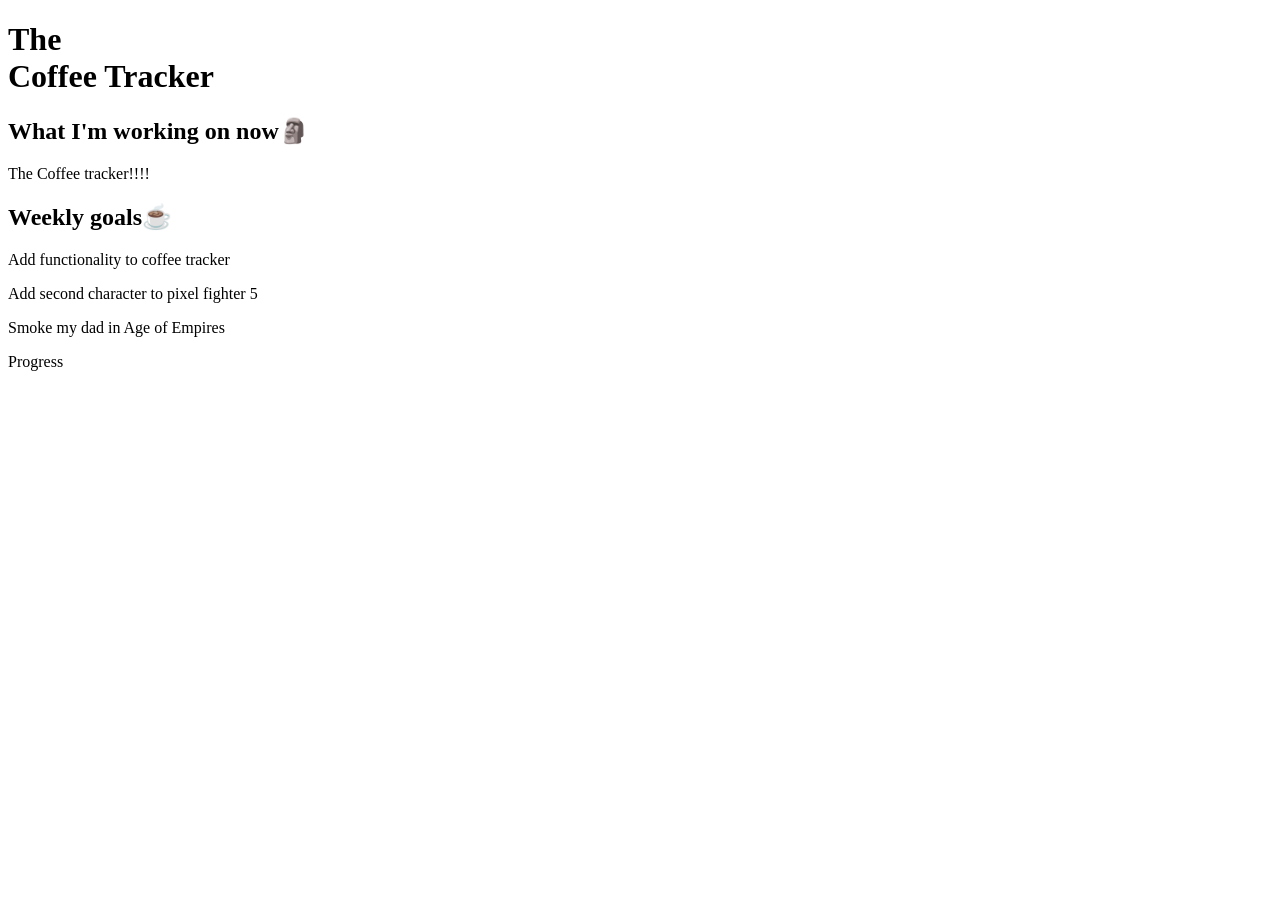
==== index.html @ dfce0c4b "CHORE: Moved the html file up the hierarchy" ====
<!DOCTYPE html>
<html>
<head>
    <title>Coffee Tracker</title>
    <link rel="preconnect" href="https://fonts.googleapis.com">
    <link rel="preconnect" href="https://fonts.gstatic.com" crossorigin>
    <link href="https://fonts.googleapis.com/css2?family=Cal+Sans&display=swap" rel="stylesheet">
    <link rel="stylesheet" href="scripts/style.css">
</head>
<body>
    <h1 id="float">The <br><span class="coffee">Coffee</span> Tracker</h1>

    <div class="card">
        <h2>What I'm working on now🗿</h2>
        <p>The <span class="coffee">Coffee</span> tracker!!!!</p>
    </div>

    <div class="card">
        <h2>Weekly goals☕</h2>
        <p>Add functionality to coffee tracker</p>
        <p>Add second character to pixel fighter 5</p>
        <p>Smoke my dad in Age of Empires</p>
    </div>

    <div class="progress-bar">
        <div class="progress-text">Progress</div>
        <div class="progress-fill" style="--progress-width: 60%"></div>
    </div>
</body>
</html>
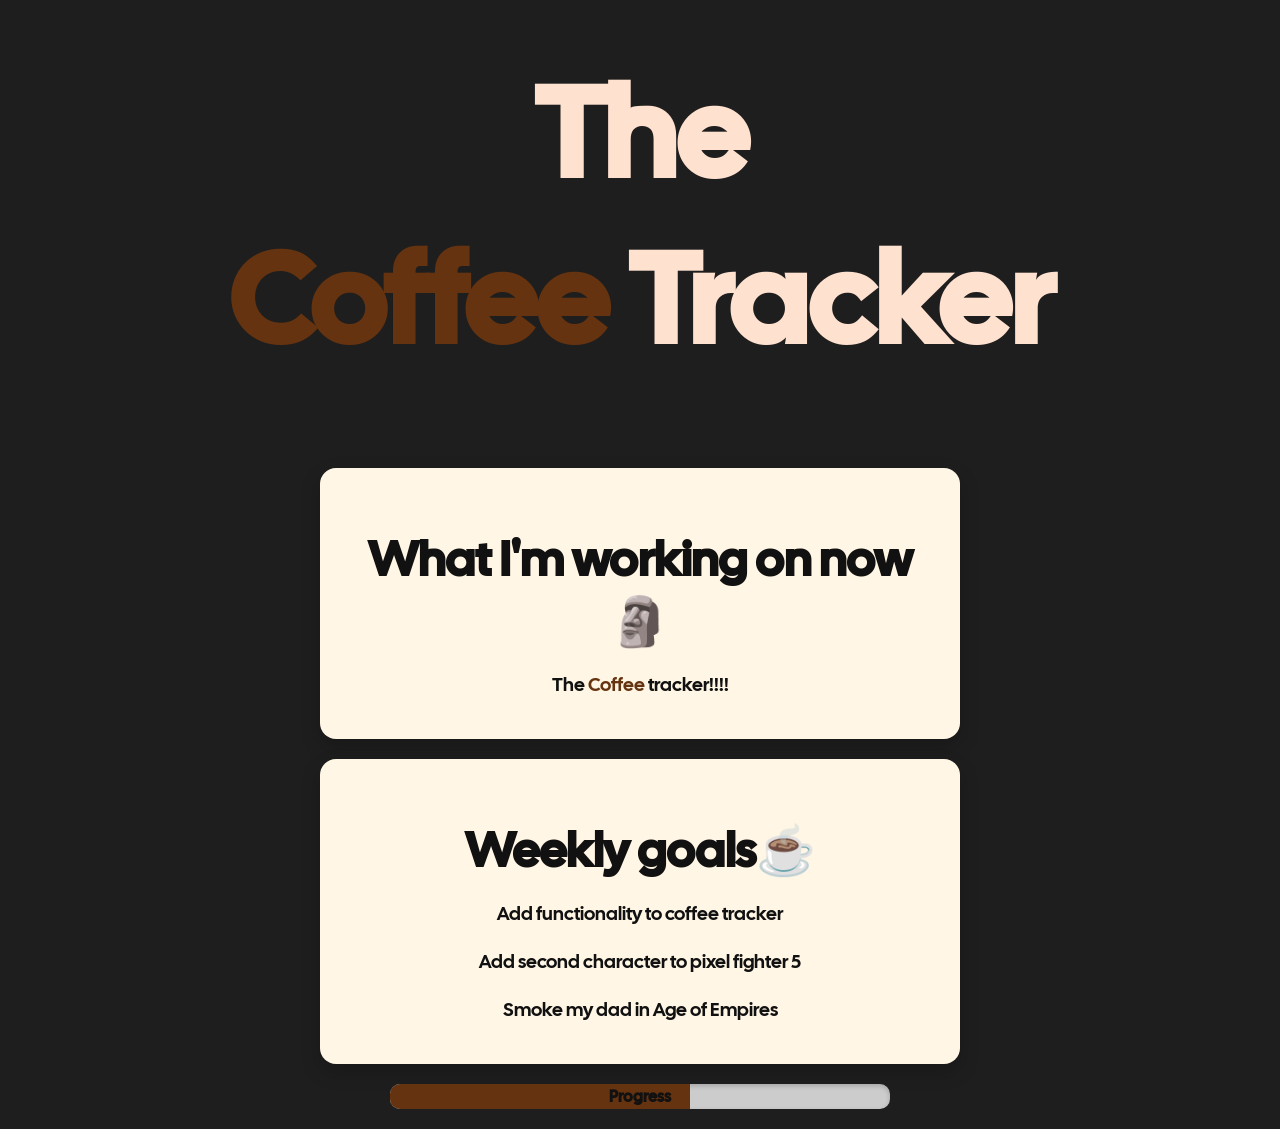
==== commit c03a3332: "CHORE: hopefully fixed it this time omd" ====
--- a/index.html
+++ b/index.html
@@ -5,7 +5,7 @@
     <link rel="preconnect" href="https://fonts.googleapis.com">
     <link rel="preconnect" href="https://fonts.gstatic.com" crossorigin>
     <link href="https://fonts.googleapis.com/css2?family=Cal+Sans&display=swap" rel="stylesheet">
-    <link rel="stylesheet" href="scripts/style.css">
+    <link rel="stylesheet" href="style.css">
 </head>
 <body>
     <h1 id="float">The <br><span class="coffee">Coffee</span> Tracker</h1>
--- a/style.css
+++ b/style.css
@@ -0,0 +1,89 @@
+body {
+    font-family: "Cal Sans", sans-serif;
+    font-weight: 400;
+    font-style: normal;
+    background-color: #1e1e1e;
+    margin: 0;
+    padding: 0;
+}
+
+@keyframes float {
+    0%, 100% {
+        transform: translateY(0);
+    }
+    50% {
+        transform: translateY(-10px);
+    }
+}
+
+#float {
+    text-align: center;
+    margin-top: 50px;
+    font-size: 8rem;
+    color: #ffe1d0;
+    animation: float 3s ease-in-out infinite;
+}
+
+.coffee {
+    color: #653310;
+}
+
+.card {
+    background-color: #fff6e5;
+    text-align: center;
+    color: #111;
+    padding: 20px;
+    margin: 20px auto;
+    width: 90%;
+    max-width: 600px;
+    border-radius: 16px;
+    box-shadow: 0 8px 20px rgba(0, 0, 0, 0.2);
+}
+
+.card h2 {
+    font-size: 3rem;
+    margin-bottom: 10px;
+}
+
+.card p {
+    font-size: 1.2rem;
+    line-height: 1.5;
+}
+
+.progress-bar {
+    background-color: #ccc;
+    border-radius: 10px;
+    overflow: hidden;
+    width: 80%;
+    max-width: 500px;
+    margin: 20px auto;
+    height: 25px;
+    position: relative;
+    box-shadow: inset 0 2px 5px rgba(0,0,0,0.2);
+}
+
+.progress-text {
+    position: absolute;
+    top: 50%;
+    left: 50%;
+    transform: translate(-50%, -50%);
+    font-weight: bold;
+    color: #111;
+    z-index: 3;
+    pointer-events: none;
+}
+
+.progress-fill {
+    background-color: #653310;
+    height: 100%;
+    width: 0;
+    animation: fillBar 1.2s ease-out forwards;
+    position: relative;
+    z-index: 1;
+}
+
+@keyframes fillBar {
+    to {
+        width: var(--progress-width, 50%);
+    }
+}
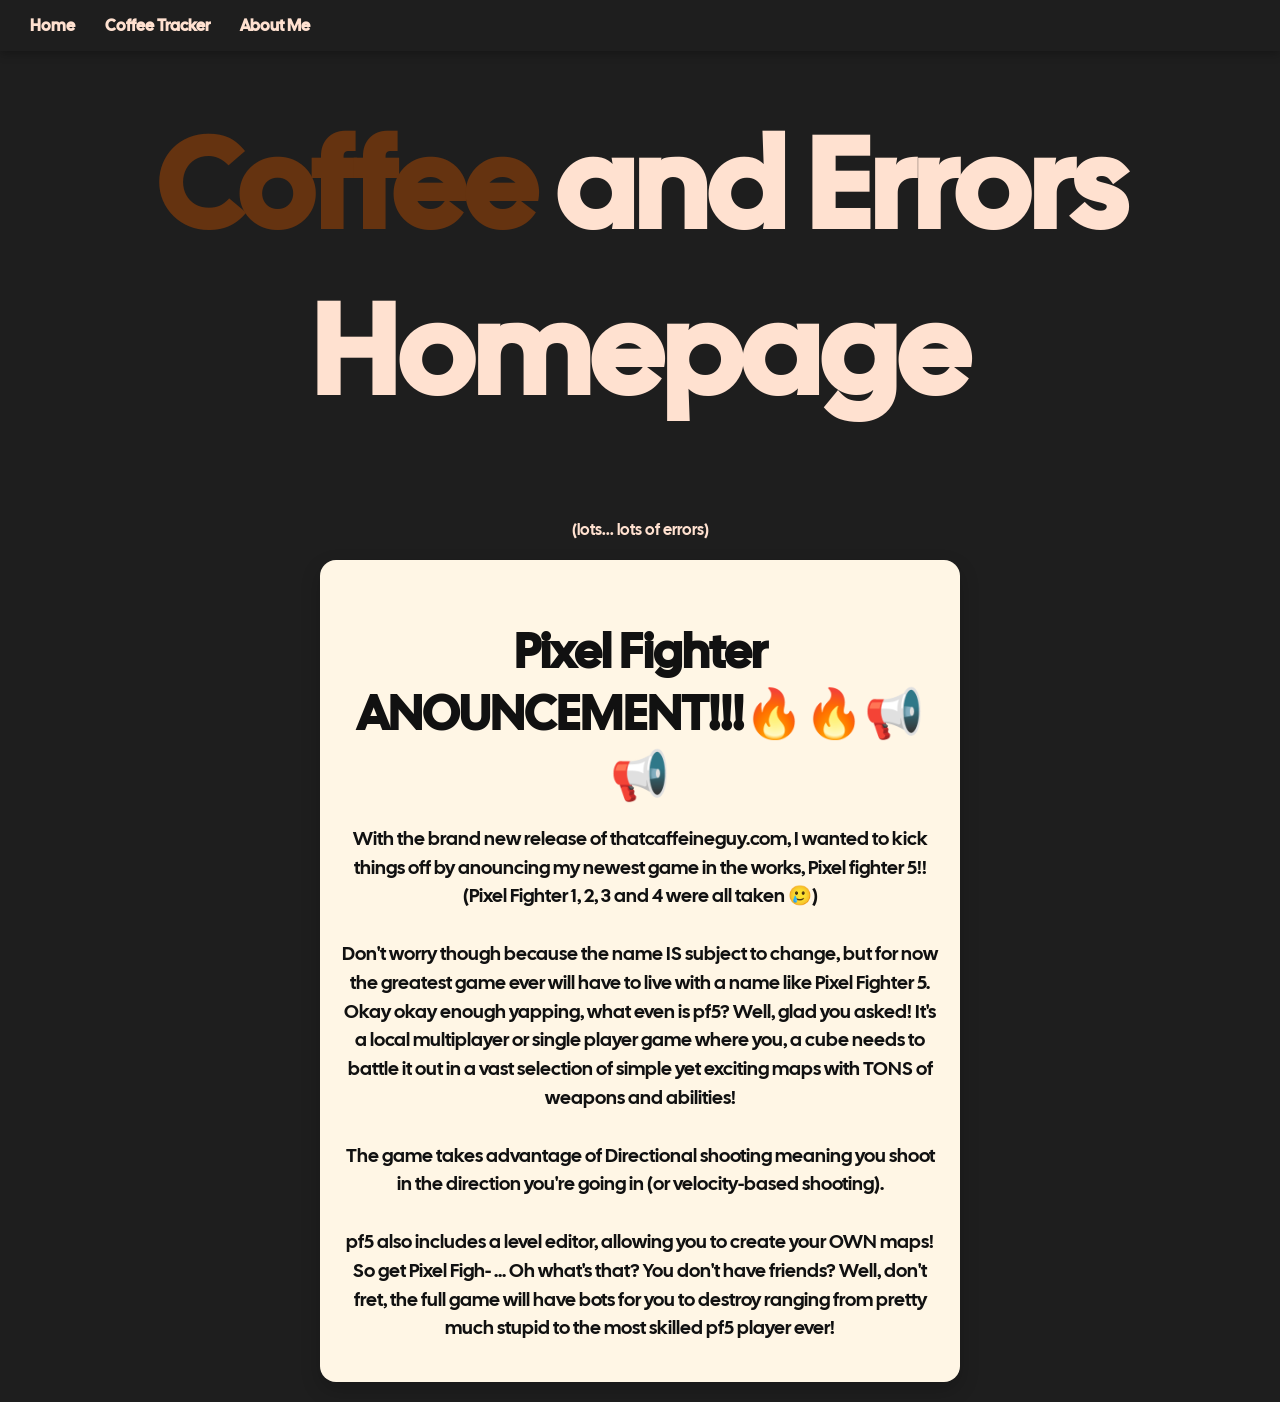
==== commit 78c21f80: "FEAT: Added menu, about and index.html" ====
--- a/index.html
+++ b/index.html
@@ -1,30 +1,36 @@
 <!DOCTYPE html>
-<html>
-<head>
-    <title>Coffee Tracker</title>
-    <link rel="preconnect" href="https://fonts.googleapis.com">
-    <link rel="preconnect" href="https://fonts.gstatic.com" crossorigin>
-    <link href="https://fonts.googleapis.com/css2?family=Cal+Sans&display=swap" rel="stylesheet">
-    <link rel="stylesheet" href="style.css">
-</head>
-<body>
-    <h1 id="float">The <br><span class="coffee">Coffee</span> Tracker</h1>
+<html lang="en">
+    <head>
+        <title>Home</title>
+        <link rel="preconnect" href="https://fonts.googleapis.com">
+        <link rel="preconnect" href="https://fonts.gstatic.com" crossorigin>
+        <link href="https://fonts.googleapis.com/css2?family=Cal+Sans&display=swap" rel="stylesheet">
+        <link rel="stylesheet" href="style.css">
+    </head>
+    
+    <body>
+        <header class="top-nav">
+            <nav>
+              <ul class="menu">
+                <li><a href="index.html">Home</a></li>
+                <li><a href="tracker.html">Coffee Tracker</a></li>
+                <li><a href="about.html">About Me</a></li>
+                <li class="dropdown">
+                 <!-- <a href="#">Contact ▾</a>
+                  <ul class="dropdown-content">
+                    <li><a href="#">Email</a></li>
+                    <li><a href="#">Discord</a></li>-->
+                  </ul>
+                </li>
+              </ul>
+            </nav>
+        </header>
+        <h1 id="float"><span class="coffee">Coffee</span> and Errors<br>Homepage</h1>
+        <p id="mini-float">(lots... lots of errors)</p>
 
-    <div class="card">
-        <h2>What I'm working on now🗿</h2>
-        <p>The <span class="coffee">Coffee</span> tracker!!!!</p>
-    </div>
-
-    <div class="card">
-        <h2>Weekly goals☕</h2>
-        <p>Add functionality to coffee tracker</p>
-        <p>Add second character to pixel fighter 5</p>
-        <p>Smoke my dad in Age of Empires</p>
-    </div>
-
-    <div class="progress-bar">
-        <div class="progress-text">Progress</div>
-        <div class="progress-fill" style="--progress-width: 60%"></div>
-    </div>
-</body>
-</html>
+        <div class="card">
+            <h2>Pixel Fighter ANOUNCEMENT!!!🔥🔥📢📢</h2>
+            <p>With the brand new release of thatcaffeineguy.com, I wanted to kick things off by anouncing my newest game in the works, Pixel fighter 5!! (Pixel Fighter 1, 2, 3 and 4 were all taken 🥲) <br><br>Don't worry though because the name IS subject to change, but for now the greatest game ever will have to live with a name like Pixel Fighter 5. <br>Okay okay enough yapping, what even is pf5? Well, glad you asked! It's a local multiplayer or single player game where you, a cube needs to battle it out in a vast selection of simple yet exciting maps with TONS of weapons and abilities! <br><br>The game takes advantage of Directional shooting meaning you shoot in the direction you're going in (or velocity-based shooting). <br><br>pf5 also includes a level editor, allowing you to create your OWN maps! <br>So get Pixel Figh- ... Oh what's that? You don't have friends? Well, don't fret, the full game will have bots for you to destroy ranging from pretty much stupid to the most skilled pf5 player ever!</p>
+        </div>
+    </body>
+</html>
--- a/style.css
+++ b/style.css
@@ -20,6 +20,14 @@
     text-align: center;
     margin-top: 50px;
     font-size: 8rem;
+    color: #ffe1d0;
+    animation: float 3s ease-in-out infinite;
+}
+
+#mini-float {
+    text-align: center;
+    margin-top: 20px;
+    font-size: 1rem;
     color: #ffe1d0;
     animation: float 3s ease-in-out infinite;
 }
@@ -77,9 +85,10 @@
     background-color: #653310;
     height: 100%;
     width: 0;
-    animation: fillBar 1.2s ease-out forwards;
+
     position: relative;
     z-index: 1;
+    overflow: visible;
 }
 
 @keyframes fillBar {
@@ -87,3 +96,59 @@
         width: var(--progress-width, 50%);
     }
 }
+
+.top-nav {
+    position: sticky;
+    top: 0;
+    background-color: #1e1e1e;
+    padding: 15px 30px;
+    z-index: 10;
+    box-shadow: 0 2px 10px rgba(0,0,0,0.3);
+}
+
+.menu {
+    list-style: none;
+    display: flex;
+    gap: 30px;
+    margin: 0;
+    padding: 0;
+    align-items: center;
+}
+
+.menu li {
+    position: relative;
+}
+
+.menu a {
+    color: #ffe1d0;
+    text-decoration: none;
+    font-weight: bold;
+    transition: color 0.2s;
+}
+
+.menu a:hover {
+    color: #ffcf9e;
+}
+
+.dropdown-content {
+    display: none;
+    position: absolute;
+    top: 100%;
+    left: 0;
+    background-color: #2e2e2e;
+    padding: 10px;
+    border-radius: 6px;
+    box-shadow: 0 4px 8px rgba(0,0,0,0.2);
+}
+
+.dropdown-content li {
+    margin-bottom: 8px;
+}
+
+.dropdown-content li:last-child {
+    margin-bottom: 0;
+}
+
+.dropdown:hover .dropdown-content {
+    display: block;
+}
